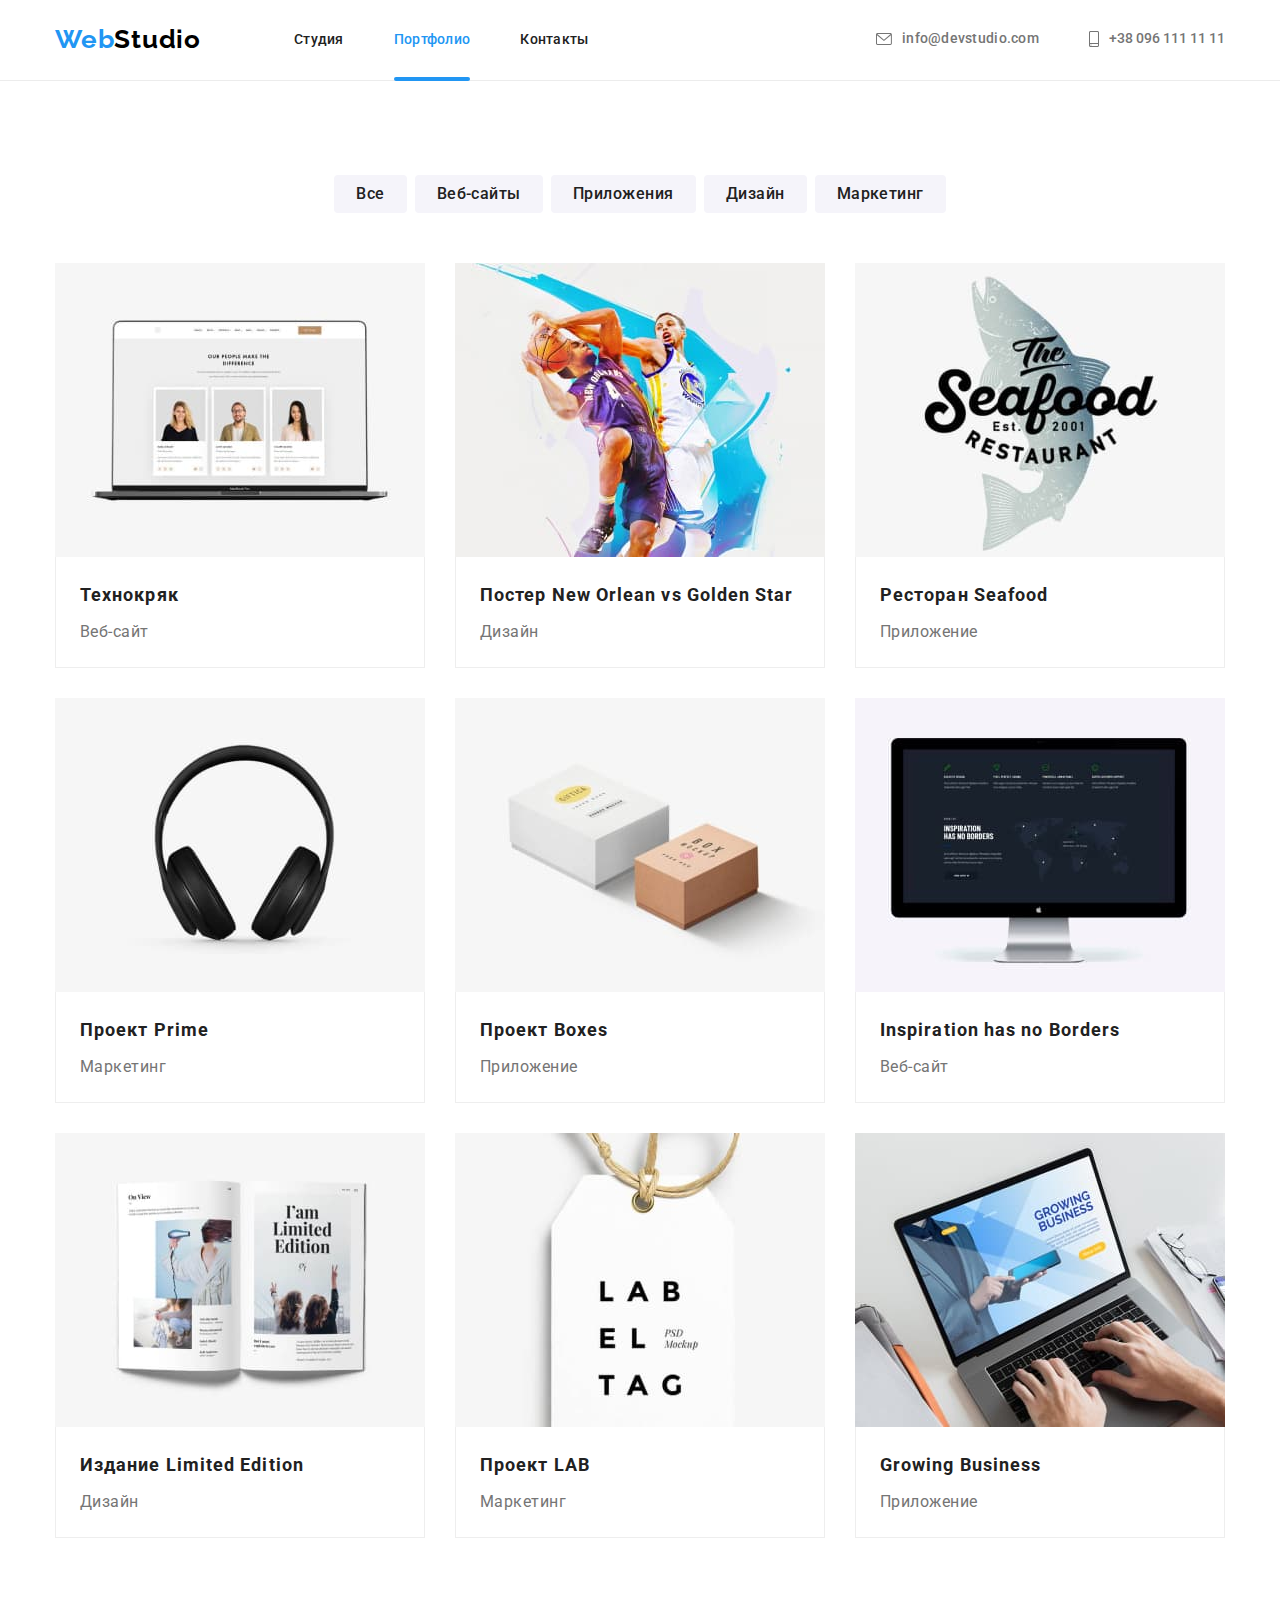
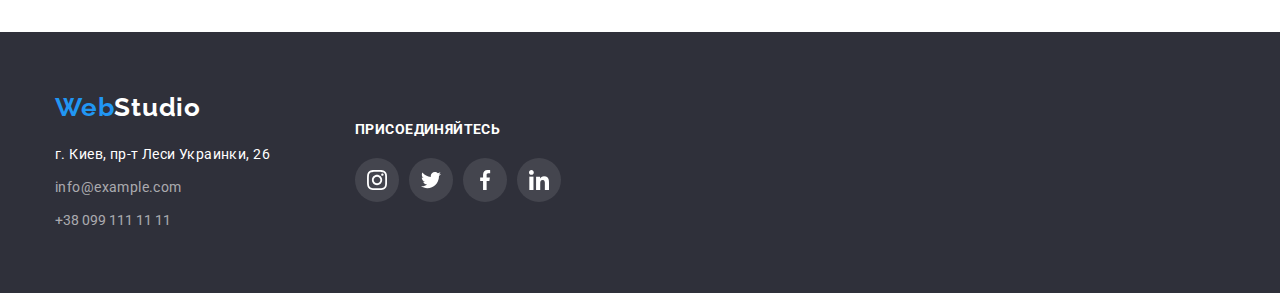
==== portfolio.html @ d382595a "11" ====
<!DOCTYPE html>
<html lang="ru">
  <head>
    <meta charset="UTF-8" />
    <meta http-equiv="X-UA-Compatible" content="IE=edge" />
    <meta name="viewport" content="width=device-width, initial-scale=1.0" />
    <title>Портфолио</title>
    <link rel="preconnect" href="https://fonts.googleapis.com" />
    <link rel="preconnect" href="https://fonts.gstatic.com" crossorigin />
    <link
      href="https://fonts.googleapis.com/css2?family=Raleway:wght@700&family=Roboto:wght@400;500;700;900&display=swap"
      rel="stylesheet"
    />
    <link
      rel="stylesheet"
      href="https://cdnjs.cloudflare.com/ajax/libs/modern-normalize/1.0.0/modern-normalize.min.css"
    />
    <link rel="stylesheet" href="./css/style.css" />
  </head>

  <body>
    <!-- хедер -->
    <header class="header">
      <div class="container">
        <nav class="header-nav">
          <a class="logo-nav link" lang="en" href="/"><span>Web</span>Studio</a>
          <ul class="menu-nav list">
            <li class="menu-nav-item">
              <a class="menu-nav-link link" href="./index.html">Студия</a>
            </li>
            <li class="menu-nav-item">
              <a class="menu-nav-link portfolio link" href="">Портфолио</a>
            </li>
            <li class="menu-nav-item"><a class="menu-nav-link link" href="">Контакты</a></li>
          </ul>
        </nav>
        <ul class="contacts-header-list list">
          <li class="contacts-header-item">
            <a class="header-mail link" href="mailto:info@devstudio.com"
              ><svg class="mail-icon" width="16" height="12">
                <use href="./images/icons.svg#icon-envelope"></use></svg
              >info@devstudio.com</a
            >
          </li>
          <li class="contacts-header-item">
            <a class="header-tel link" href="tel:+380961111111"
              ><svg class="tel-icon" width="10" height="16">
                <use href="./images/icons.svg#icon-smartphone"></use></svg
              >+38 096 111 11 11</a
            >
          </li>
        </ul>
      </div>
    </header>
    <!-- Портфолио -->
    <main>
      <section class="section">
        <div class="container">
          <h1 class="portfolio-title visually-hidden">Портфолио</h1>
          <ul class="portfolio-buttons-list list">
            <li class="portfolio-buttons-item">
              <button class="portfolio-button" type="button">Все</button>
            </li>
            <li class="portfolio-buttons-item">
              <button class="portfolio-button" type="button">Веб-сайты</button>
            </li>
            <li class="portfolio-buttons-item">
              <button class="portfolio-button" type="button">Приложения</button>
            </li>
            <li class="portfolio-buttons-item">
              <button class="portfolio-button" type="button">Дизайн</button>
            </li>
            <li class="portfolio-buttons-item">
              <button class="portfolio-button" type="button">Маркетинг</button>
            </li>
          </ul>
          <ul class="portfolio-list list">
            <li class="portfolio-item">
              <a href="" class="portfolio-item-link link"
                ><div class="portfolio-img-box">
                  <img
                    src="./images/portfolio1.jpg"
                    alt="Пример сайта компании Технокряк"
                    width="370"
                    height="294"
                  />
                  <div class="portfolio-box-overlay">
                    <p class="portfolio-text-overlay">
                      Ресурс предлагает комплексные предложения с разным уровнем функционала и
                      сервисов. Все это позволит посетителю получить исчерпывающие сведения о
                      компании или частном лице.
                    </p>
                  </div>
                </div>

                <div class="portfolio-list-box">
                  <h2 class="portfolio-list-title">Технокряк</h2>
                  <p class="portfolio-list-text">Веб-сайт</p>
                </div></a
              >
            </li>
            <li class="portfolio-item">
              <a href="" class="portfolio-item-link link">
                <div class="portfolio-img-box">
                  <img
                    src="./images/portfolio2.jpg"
                    alt="Постер New Orlean vs Golden Star"
                    width="370"
                    height="294"
                  />
                  <div class="portfolio-box-overlay">
                    <p class="portfolio-text-overlay">
                      Ресурс предлагает комплексные предложения с разным уровнем функционала и
                      сервисов. Все это позволит посетителю получить исчерпывающие сведения о
                      компании или частном лице.
                    </p>
                  </div>
                </div>

                <div class="portfolio-list-box">
                  <h2 class="portfolio-list-title">Постер New Orlean vs Golden Star</h2>
                  <p class="portfolio-list-text">Дизайн</p>
                </div></a
              >
            </li>
            <li class="portfolio-item">
              <a href="" class="portfolio-item-link link">
                <div class="portfolio-img-box">
                  <img
                    src="./images/portfolio3.jpg"
                    alt="Пример приложения ресторана Seafood"
                    width="370"
                    height="294"
                  />
                  <div class="portfolio-box-overlay">
                    <p class="portfolio-text-overlay">
                      Ресурс предлагает комплексные предложения с разным уровнем функционала и
                      сервисов. Все это позволит посетителю получить исчерпывающие сведения о
                      компании или частном лице.
                    </p>
                  </div>
                </div>

                <div class="portfolio-list-box">
                  <h2 class="portfolio-list-title">Ресторан Seafood</h2>
                  <p class="portfolio-list-text">Приложение</p>
                </div></a
              >
            </li>
            <li class="portfolio-item">
              <a href="" class="portfolio-item-link link">
                <div class="portfolio-img-box">
                  <img src="./images/portfolio4.jpg" alt="Наушники" width="370" height="294" />
                  <div class="portfolio-box-overlay">
                    <p class="portfolio-text-overlay">
                      Ресурс предлагает комплексные предложения с разным уровнем функционала и
                      сервисов. Все это позволит посетителю получить исчерпывающие сведения о
                      компании или частном лице.
                    </p>
                  </div>
                </div>

                <div class="portfolio-list-box">
                  <h2 class="portfolio-list-title">Проект Prime</h2>
                  <p class="portfolio-list-text">Маркетинг</p>
                </div></a
              >
            </li>
            <li class="portfolio-item">
              <a href="" class="portfolio-item-link link">
                <div class="portfolio-img-box">
                  <img
                    src="./images/portfolio5.jpg"
                    alt="Пример приложения проекта Boxes"
                    width="370"
                    height="294"
                  />
                  <div class="portfolio-box-overlay">
                    <p class="portfolio-text-overlay">
                      Ресурс предлагает комплексные предложения с разным уровнем функционала и
                      сервисов. Все это позволит посетителю получить исчерпывающие сведения о
                      компании или частном лице.
                    </p>
                  </div>
                </div>

                <div class="portfolio-list-box">
                  <h2 class="portfolio-list-title">Проект Boxes</h2>
                  <p class="portfolio-list-text">Приложение</p>
                </div></a
              >
            </li>
            <li class="portfolio-item">
              <a href="" class="portfolio-item-link link">
                <div class="portfolio-img-box">
                  <img
                    src="./images/portfolio6.jpg"
                    alt="Пример сайта Inspiration has no Borders"
                    width="370"
                    height="294"
                  />
                  <div class="portfolio-box-overlay">
                    <p class="portfolio-text-overlay">
                      Ресурс предлагает комплексные предложения с разным уровнем функционала и
                      сервисов. Все это позволит посетителю получить исчерпывающие сведения о
                      компании или частном лице.
                    </p>
                  </div>
                </div>

                <div class="portfolio-list-box">
                  <h2 class="portfolio-list-title">Inspiration has no Borders</h2>
                  <p class="portfolio-list-text">Веб-сайт</p>
                </div></a
              >
            </li>
            <li class="portfolio-item">
              <a href="" class="portfolio-item-link link">
                <div class="portfolio-img-box">
                  <img
                    src="./images/portfolio7.jpg"
                    alt="Пример издания Limited Edition"
                    width="370"
                    height="294"
                  />
                  <div class="portfolio-box-overlay">
                    <p class="portfolio-text-overlay">
                      Ресурс предлагает комплексные предложения с разным уровнем функционала и
                      сервисов. Все это позволит посетителю получить исчерпывающие сведения о
                      компании или частном лице.
                    </p>
                  </div>
                </div>

                <div class="portfolio-list-box">
                  <h2 class="portfolio-list-title">Издание Limited Edition</h2>
                  <p class="portfolio-list-text">Дизайн</p>
                </div></a
              >
            </li>
            <li class="portfolio-item">
              <a href="" class="portfolio-item-link link">
                <div class="portfolio-img-box">
                  <img src="./images/portfolio8.jpg" alt="Ярлык LAB" width="370" height="294" />
                  <div class="portfolio-box-overlay">
                    <p class="portfolio-text-overlay">
                      Ресурс предлагает комплексные предложения с разным уровнем функционала и
                      сервисов. Все это позволит посетителю получить исчерпывающие сведения о
                      компании или частном лице.
                    </p>
                  </div>
                </div>

                <div class="portfolio-list-box">
                  <h2 class="portfolio-list-title">Проект LAB</h2>
                  <p class="portfolio-list-text">Маркетинг</p>
                </div></a
              >
            </li>
            <li class="portfolio-item">
              <a href="" class="portfolio-item-link link">
                <div class="portfolio-img-box">
                  <img
                    src="./images/portfolio9.jpg"
                    alt="Пример приложения Growing Business"
                    width="370"
                    height="294"
                  />
                  <div class="portfolio-box-overlay">
                    <p class="portfolio-text-overlay">
                      Ресурс предлагает комплексные предложения с разным уровнем функционала и
                      сервисов. Все это позволит посетителю получить исчерпывающие сведения о
                      компании или частном лице.
                    </p>
                  </div>
                </div>
                <div class="portfolio-list-box">
                  <h2 class="portfolio-list-title">Growing Business</h2>
                  <p class="portfolio-list-text">Приложение</p>
                </div></a
              >
            </li>
          </ul>
        </div>
      </section>
    </main>
    <!-- футер -->
    <footer class="footer">
      <div class="container">
        <div class="footer-contacts">
          <a class="footer-logo link" href="/"><span>Web</span>Studio</a>
          <address class="address">
            <ul class="address-list list">
              <li class="address-item">
                <a class="address-link link" href="https://goo.gl/maps/yK95ByvSSbZMRK1c7"
                  ><span>г. Киев, пр-т Леси Украинки, 26</span></a
                >
              </li>
              <li class="address-item">
                <a class="address-mail link" href="mailto:info@example.com">info@example.com</a>
              </li>
              <li class="address-item">
                <a class="address-tel link" href="tel:+380991111111">+38 099 111 11 11</a>
              </li>
            </ul>
          </address>
        </div>
        <div class="footer-soc">
          <h2 class="footer-soc-text">Присоединяйтесь</h2>
          <ul class="footer-soc-list list">
            <li class="footer-soc-item">
              <a href="" class="footer-soc-link link">
                <svg class="soc-icon" width="20" height="20">
                  <use href="./images/icons.svg#icon-instagram"></use>
                </svg>
              </a>
            </li>
            <li class="footer-soc-item">
              <a href="" class="footer-soc-link link">
                <svg class="soc-icon" width="20" height="20">
                  <use href="./images/icons.svg#icon-twitter"></use>
                </svg>
              </a>
            </li>
            <li class="footer-soc-item">
              <a href="" class="footer-soc-link link">
                <svg class="soc-icon" width="20" height="20">
                  <use href="./images/icons.svg#icon-facebook"></use>
                </svg>
              </a>
            </li>
            <li class="footer-soc-item">
              <a href="" class="footer-soc-link link">
                <svg class="soc-icon" width="20" height="20">
                  <use href="./images/icons.svg#icon-linkedin"></use>
                </svg>
              </a>
            </li>
          </ul>
        </div>
      </div>
    </footer>
  </body>
</html>
---- css/style.css ----
/* цвета
цвет акцента #2196F3
черный #000000
белый #FFFFFF
черный заголовков #212121
субчерный #757575
цвет субфона 1 #F5F4FA
цвет субфона 2 #2F303A
контакты в футете  rgba(255, 255, 255, 0.6)

нижняя рамка хедера #ECECEC
 */

/* шрифты 
 Raleway 700
 Roboto 500 900 700 400
  */

:root {
  --akcent-color: #2196f3;
  --main-color: #757575;
  --main-title-color: #212121;
}

body {
  font-family: 'Roboto', Arial, Helvetica, sans-serif;
  color: var(--main-color);
}

p,
h1,
h2,
h3,
h4,
h5,
h6 {
  margin: 0;
}

ul {
  margin: 0;
  padding-left: 0;
}

button {
  border: none;
}

.list {
  list-style: none;
}
.link {
  text-decoration: none;
}

.container {
  width: 1200px;
  padding: 0 15px;
  /* background-color: tomato; */
  margin: 0 auto;
}

.section {
  padding-top: 94px;
  padding-bottom: 94px;
}

img {
  display: block;
  max-width: 100%;
  height: auto;
}

.visually-hidden {
  position: absolute;
  white-space: nowrap;
  width: 1px;
  height: 1px;
  overflow: hidden;
  border: 0;
  padding: 0;
  clip: rect(0 0 0 0);
  clip-path: inset(50%);
  margin: -1px;
}
/* -----------------header----------------- */
.header {
  padding-top: 24px;
  padding-bottom: 25px;

  border-bottom-width: 1px;
  border-bottom-style: solid;
  border-bottom-color: #ececec;
}
.header .container {
  display: flex;
  align-items: center;
}

.header-nav {
  display: flex;
  align-items: center;
}
.menu-nav {
  display: flex;
}

.menu-nav-item:not(:last-child) {
  margin-right: 50px;
}

.logo-nav {
  margin-right: 93px;

  font-family: 'Raleway', Arial, Helvetica, sans-serif;
  font-style: normal;
  font-weight: 700;
  font-size: 26px;
  line-height: 1.19;
  letter-spacing: 0.03em;
  color: #000000;
}

.logo-nav span {
  color: var(--akcent-color);
}

.menu-nav-item {
  position: relative;
}
.menu-nav-link {
  font-weight: 500;
  font-size: 14px;
  line-height: 1.14;
  letter-spacing: 0.02em;
  color: var(--main-title-color);
  transition: color 250ms cubic-bezier(0.4, 0, 0.2, 1);
}

.menu-nav-link.studio,
.menu-nav-link.portfolio {
  color: var(--akcent-color);
}
.menu-nav-link.studio::after,
.menu-nav-link.portfolio::after {
  content: '';

  position: absolute;
  margin-top: 28px;

  display: block;
  width: 100%;
  height: 4px;
  background-color: var(--akcent-color);
  border-radius: 2px;
  margin-top: 28px;
}

.menu-nav-link:hover,
.menu-nav-link:focus {
  color: var(--akcent-color);
}

.mail-icon {
  fill: currentColor;
  margin-right: 10px;
}
.header-mail {
  font-weight: 500;
  font-size: 14px;
  line-height: 1.14;
  letter-spacing: 0.02em;
  color: #757575;
  display: flex;
  align-items: center;
  transition: color 250ms cubic-bezier(0.4, 0, 0.2, 1);
}

.mail-icon {
  fill: currentColor;
  margin-right: 10px;
}

.header-tel {
  font-weight: 500;
  font-size: 14px;
  line-height: 1.14;
  color: #757575;
  display: flex;
  align-items: center;
  transition: color 250ms cubic-bezier(0.4, 0, 0.2, 1);
}

.tel-icon {
  fill: currentColor;
  margin-right: 10px;
}

.header-mail:hover,
.header-mail:focus,
.header-tel:hover,
.header-tel:focus {
  color: var(--akcent-color);
}

/* .header-mail:hover .mail-icon,
.header-mail:focus .mail-icon {
  color: var(--akcent-color);
} */

.contacts-header-list {
  display: flex;
  margin-left: auto;
}

.contacts-header-item:not(:last-child) {
  margin-right: 50px;
}

/* -----------------hero----------------- */
.hero {
  background-color: #2f303a;
  background-image: linear-gradient(rgba(47, 48, 58, 0.4), rgba(47, 48, 58, 0.4)),
    url(../images/hero.jpg);
  background-size: cover;

  padding-top: 200px;
  padding-bottom: 200px;
}

.flax {
  display: flex;
  align-items: center;
  flex-direction: column;
}

.hero-title {
  font-weight: 900;
  font-size: 44px;
  line-height: 1.36;
  text-align: center;
  letter-spacing: 0.06em;
  text-transform: uppercase;
  color: #ffffff;

  width: 696px;
  margin-bottom: 30px;
}

.hero-but {
  display: block;
  border-radius: 4px;
  padding: 10px 32px;

  font-weight: 700;
  font-size: 16px;
  line-height: 1.88;
  text-align: center;
  letter-spacing: 0.06em;
  color: #ffffff;
  background-color: var(--akcent-color);
  cursor: pointer;
}

.backdrop {
  position: fixed;
  top: 0;
  left: 0;
  width: 100%;
  height: 100%;

  background-color: rgba(0, 0, 0, 0.2);

  opacity: 1;
  transition: opacity 250ms cubic-bezier(0.4, 0, 0.2, 1),
    visibility 250ms cubic-bezier(0.4, 0, 0.2, 1);
}

.backdrop.is-hidden {
  opacity: 0;
  pointer-events: none;
  visibility: hidden;
}

.backdrop.is-hidden .modal {
  transform: translate(-50%, -50%) rotate(90deg);
}

.modal {
  position: absolute;
  top: 50%;
  left: 50%;
  transform: translate(-50%, -50%) rotate(0deg);
  transition: transform 250ms cubic-bezier(0.4, 0, 0.2, 1);

  min-width: 528px;
  min-height: 581px;
  background-color: #ffffff;

  box-shadow: 0px 1px 3px rgba(0, 0, 0, 0.12), 0px 1px 1px rgba(0, 0, 0, 0.14),
    0px 2px 1px rgba(0, 0, 0, 0.2);
  border-radius: 4px;
}

.modal-but {
  width: 30px;
  height: 30px;
  border-radius: 50%;
  background-color: #ffffff;
  border: 1px solid rgba(0, 0, 0, 0.1);
  cursor: pointer;

  display: flex;
  justify-content: center;
  align-items: center;
  position: absolute;
  left: 490px;
  top: 8px;
}

/* -----------------benefits----------------- */
.benefits {
  padding-bottom: 0;
}
.benefits-list {
  display: flex;
  justify-content: space-between;
}
.benefits-item {
  width: 270px;
}

.icon-box {
  width: 270px;
  height: 120px;
  background-color: #f5f4fa;
  margin-bottom: 30px;
  display: flex;
  justify-content: center;
  align-items: center;
}

.benefits-item-title {
  font-size: 14px;
  line-height: 1.14;
  letter-spacing: 0.03em;
  text-transform: uppercase;
  color: var(--main-title-color);
  margin-bottom: 10px;
}

.benefits-item-text {
  font-size: 14px;
  line-height: 1.71;
  letter-spacing: 0.03em;
}

/* -----------------activity----------------- */

.activity-title {
  font-size: 36px;
  line-height: 1.16;
  text-align: center;
  letter-spacing: 0.03em;
  color: var(--main-title-color);

  margin-bottom: 50px;
}

.activity-list {
  display: flex;
  justify-content: space-between;
}

.activity-item {
  position: relative;
  width: 370px;
  height: 294px;
}
.activity-box {
  position: absolute;
  bottom: 0;

  display: flex;
  justify-content: center;
  align-items: center;

  background-color: rgba(47, 48, 58, 0.8);
  width: 100%;
  height: 70px;
}

.activity-box-title {
  font-size: 14px;
  line-height: 1.14;
  letter-spacing: 0.03em;
  text-transform: uppercase;
  color: #ffffff;
}

/* -----------------team----------------- */
.team {
  background-color: #f5f4fa;
}
.team-title {
  font-size: 36px;
  line-height: 1.16;
  text-align: center;
  letter-spacing: 0.03em;
  color: var(--main-title-color);

  margin-bottom: 50px;
}
.team-box {
  padding-top: 30px;
  padding-bottom: 30px;
}

.team-item {
  background-color: #ffffff;

  border-radius: 0px 0px 4px 4px;
  box-shadow: 0px 1px 3px rgba(0, 0, 0, 0.12), 0px 1px 1px rgba(0, 0, 0, 0.14),
    0px 2px 1px rgba(0, 0, 0, 0.2);
}

.team-list {
  display: flex;
  justify-content: space-between;
}

.team-item-title {
  font-weight: 500;
  font-size: 16px;
  line-height: 1.18;
  text-align: center;
  letter-spacing: 0.03em;
  color: var(--main-title-color);

  margin-bottom: 10px;
}

.team-item-text {
  font-size: 16px;
  line-height: 1.18;
  text-align: center;
  letter-spacing: 0.03em;
  margin-bottom: 16px;
}

.team-soc-list {
  display: flex;
  justify-content: center;
}

.team-soc-item {
  width: 44px;
  height: 44px;
  margin-right: 10px;
}

.team-soc-item:last-child {
  margin-right: 0;
}
.team-soc-link {
  display: flex;
  justify-content: center;
  align-items: center;
  background-color: #ffffff;
  width: 100%;
  height: 100%;
  border-radius: 50%;
  color: #afb1b8;
  transition: color 250ms cubic-bezier(0.4, 0, 0.2, 1),
    background-color 250ms cubic-bezier(0.4, 0, 0.2, 1);
}
.soc-icon {
  fill: currentColor;
}

.team-soc-link:hover,
.team-soc-link:focus {
  background-color: var(--akcent-color);
  color: #ffffff;
}

/* -----------------clients----------------- */
.clients-title {
  font-size: 36px;
  line-height: 1.16;
  text-align: center;
  letter-spacing: 0.03em;
  color: #212121;

  margin-bottom: 50px;
}

.clients-list {
  display: flex;
  justify-content: center;
}

.clients-item:not(:last-child) {
  margin-right: 30px;
}

.clients-link {
  display: flex;
  justify-content: center;
  align-items: center;
  width: 170px;
  height: 92px;
  border: 1px solid #afb1b8;
  border-radius: 4px;
  color: #afb1b8;
  transition: color 250ms cubic-bezier(0.4, 0, 0.2, 1), border 250ms cubic-bezier(0.4, 0, 0.2, 1);
}

.clients-logo {
  fill: currentColor;
}
.clients-link:hover,
.clients-link:focus {
  border-color: var(--akcent-color);
  color: var(--akcent-color);
}

/* -----------------portfolio----------------- */
.portfolio-buttons-list {
  display: flex;
  justify-content: center;

  margin-bottom: 50px;
}

.portfolio-buttons-item:not(:last-child) {
  margin-right: 8px;
}
.portfolio-button {
  font-weight: 500;
  font-size: 16px;
  line-height: 1.62;
  text-align: center;
  letter-spacing: 0.03em;
  color: var(--main-title-color);
  background-color: #f5f4fa;
  cursor: pointer;

  border-radius: 4px;

  padding: 6px 22px;

  transition: color 250ms cubic-bezier(0.4, 0, 0.2, 1),
    background-color 250ms cubic-bezier(0.4, 0, 0.2, 1),
    box-shadow 250ms cubic-bezier(0.4, 0, 0.2, 1);
}

.portfolio-button:hover,
.portfolio-button:focus {
  background-color: var(--akcent-color);
  color: #ffffff;
  box-shadow: 0px 3px 1px rgba(0, 0, 0, 0.1), 0px 1px 2px rgba(0, 0, 0, 0.08),
    0px 2px 2px rgba(0, 0, 0, 0.12);
}

.portfolio-list {
  display: flex;
  flex-wrap: wrap;
  justify-content: space-between;
}

.portfolio-item {
  margin-right: 30px;
}

.portfolio-item:nth-child(n + 4) {
  margin-top: 30px;
}

.portfolio-item:nth-child(3n) {
  margin-right: 0;
}

.portfolio-list-box {
  padding: 20px 24px 20px 24px;
  border-left: 1px solid #eeeeee;
  border-right: 1px solid #eeeeee;
  border-bottom: 1px solid #eeeeee;
}
.portfolio-list-title {
  font-size: 18px;
  line-height: 2;
  letter-spacing: 0.06em;
  color: var(--main-title-color);

  margin-bottom: 4px;
}

.portfolio-list-text {
  font-size: 16px;
  line-height: 1.88;
  letter-spacing: 0.03em;
  color: var(--main-color);
}

.portfolio-item-link {
  display: block;
  transition: box-shadow 250ms cubic-bezier(0.4, 0, 0.2, 1);
}

.portfolio-item-link:hover,
.portfolio-item-link:focus {
  box-shadow: 0px 1px 1px rgba(0, 0, 0, 0.12), 0px 4px 4px rgba(0, 0, 0, 0.06),
    1px 4px 6px rgba(0, 0, 0, 0.16);
}

.portfolio-img-box {
  position: relative;
  overflow: hidden;
}

.portfolio-box-overlay {
  position: absolute;
  top: 0;
  left: 0;
  width: 370px;
  height: 294px;
  background-color: rgba(33, 150, 243, 0.9);

  padding: 63px 24px;
  transform: translateY(101%);
  transition: transform 250ms cubic-bezier(0.4, 0, 0.2, 1);
}

.portfolio-text-overlay {
  font-weight: 400;
  font-size: 18px;
  line-height: 1.56;
  letter-spacing: 0.03em;
  color: #ffffff;
}

.portfolio-item-link:hover .portfolio-box-overlay,
.portfolio-item-link:focus .portfolio-box-overlay {
  transform: translateY(0);
}

/* -----------------footer----------------- */

.footer {
  background-color: #2f303a;
  padding: 60px 0;
}

.footer .container {
  display: flex;
  align-items: center;
}

.footer-contacts {
  width: 270px;
  margin-right: 30px;
}

.footer-soc {
  width: 206px;
  height: 80px;
}

.footer-logo {
  font-family: 'Raleway', Arial, Helvetica, sans-serif;
  font-style: normal;
  font-weight: 700;
  font-size: 26px;
  line-height: 1.19;
  letter-spacing: 0.03em;
  color: #ffffff;

  display: block;
  margin-bottom: 20px;
}

.footer-logo span {
  color: var(--akcent-color);
}

.address-item:not(:last-child) {
  margin-bottom: 9px;
}

.address-link {
  font-style: normal;
  font-size: 14px;
  line-height: 1.71;
  letter-spacing: 0.03em;
  color: #ffffff;
  transition: color 250ms cubic-bezier(0.4, 0, 0.2, 1);
}

.address-mail {
  font-style: normal;
  font-size: 14px;
  line-height: 1.71;
  letter-spacing: 0.03em;
  color: rgba(255, 255, 255, 0.6);
  transition: color 250ms cubic-bezier(0.4, 0, 0.2, 1);
}

.address-tel {
  font-style: normal;
  font-size: 14px;
  line-height: 1.71;
  color: rgba(255, 255, 255, 0.6);
  transition: color 250ms cubic-bezier(0.4, 0, 0.2, 1);
}

.address-link:hover,
.address-link:focus,
.address-mail:hover,
.address-mail:focus,
.address-tel:hover,
.address-tel:focus {
  color: var(--akcent-color);
}

.footer-soc-text {
  font-weight: 700;
  font-size: 14px;
  line-height: 1.14;
  letter-spacing: 0.03em;
  text-transform: uppercase;
  color: #ffffff;

  margin-bottom: 20px;
}
.footer-soc-list {
  display: flex;
  justify-content: center;
}

.footer-soc-item {
  width: 44px;
  height: 44px;
  margin-right: 10px;
}

.footer-soc-item:last-child {
  margin-right: 0;
}
.footer-soc-link {
  display: flex;
  justify-content: center;
  align-items: center;
  background-color: rgba(255, 255, 255, 0.1);
  width: 100%;
  height: 100%;
  border-radius: 50%;
  color: #ffffff;
  transition: background-color 250ms cubic-bezier(0.4, 0, 0.2, 1);
}
.footer-icon {
  fill: currentColor;
}

.footer-soc-link:hover,
.footer-soc-link:focus {
  background-color: var(--akcent-color);
}
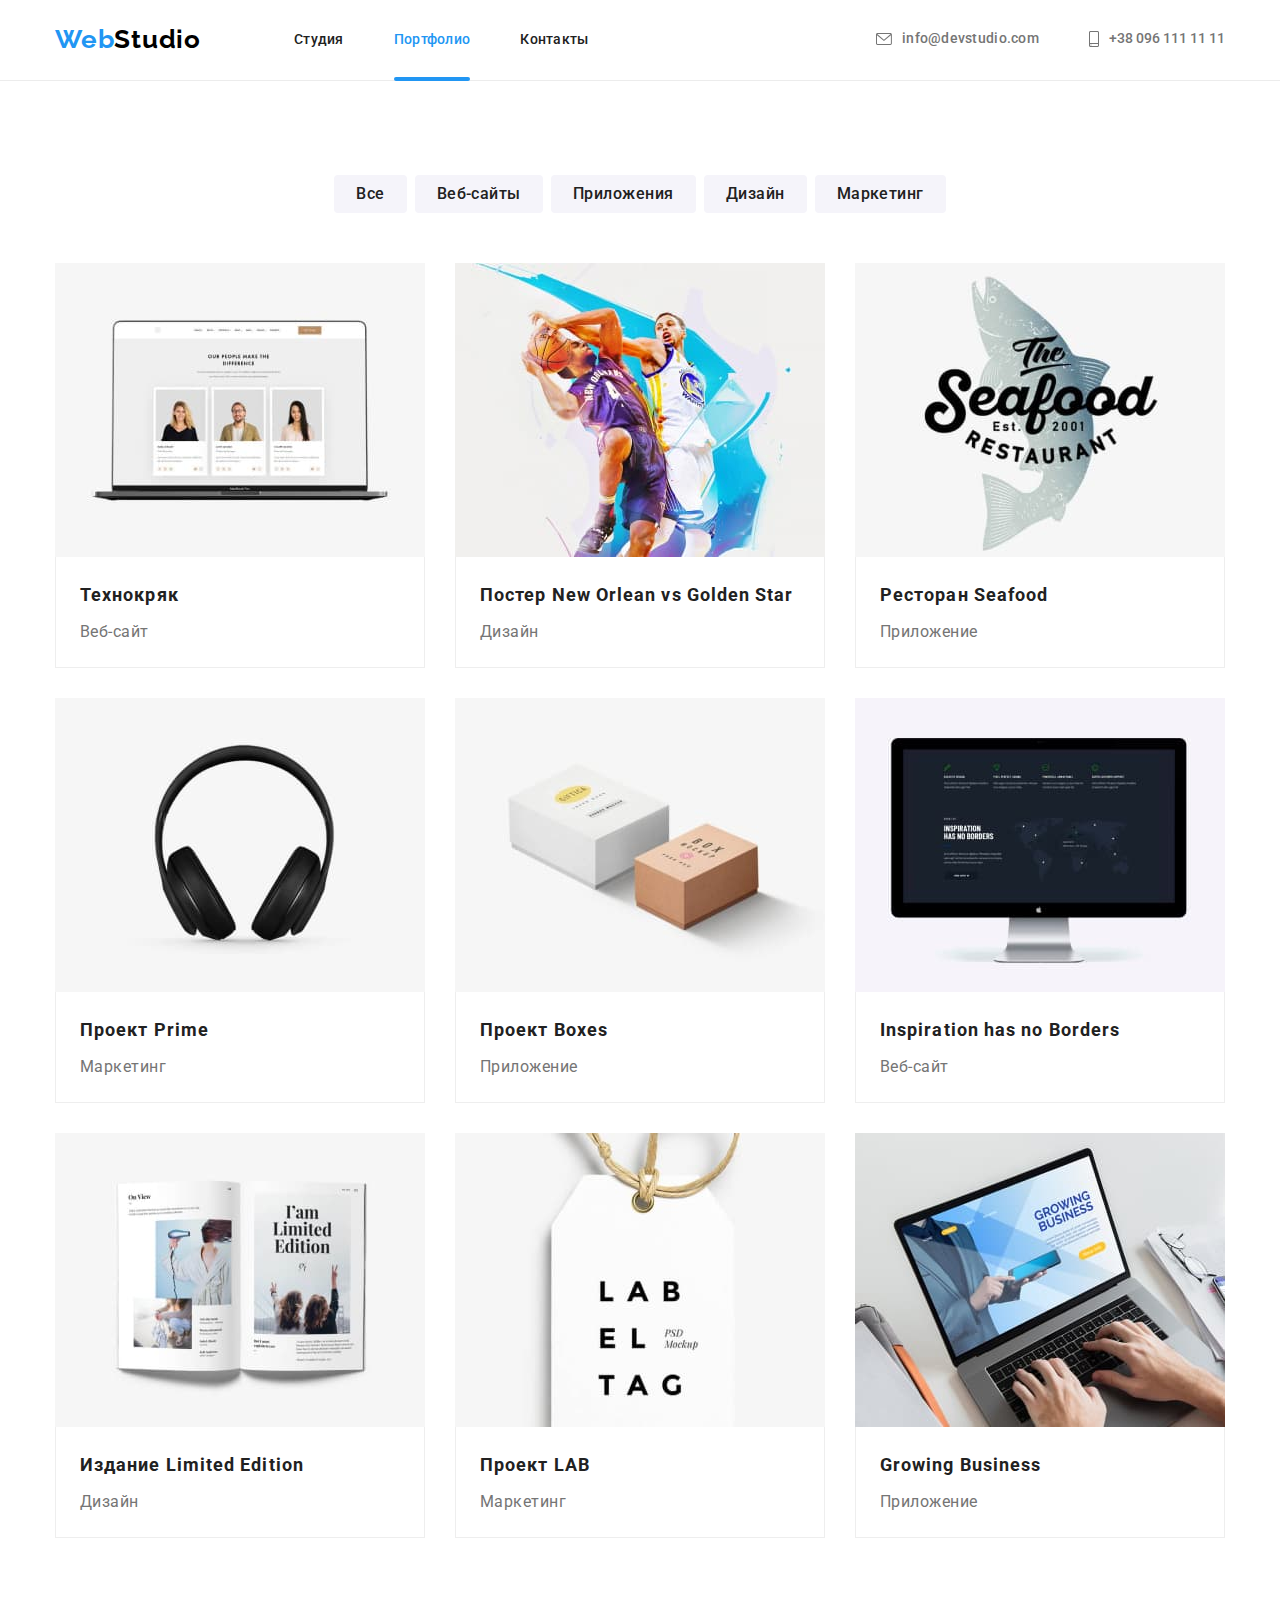
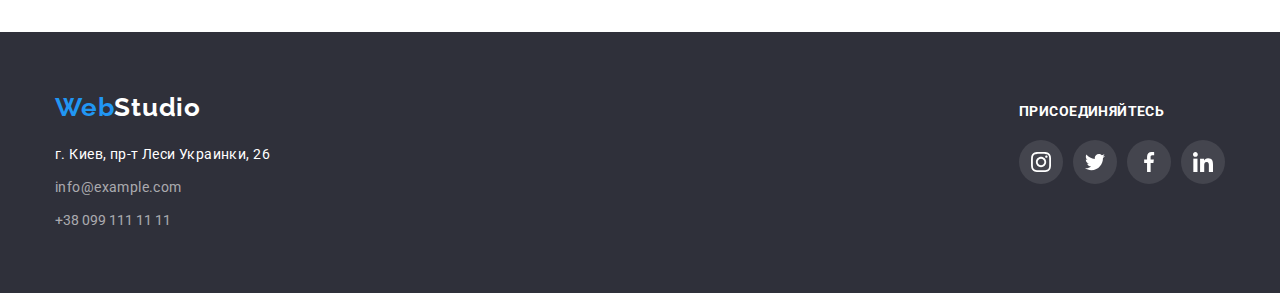
==== commit 810e0e10: "1112" ====
--- a/portfolio.html
+++ b/portfolio.html
@@ -15,6 +15,7 @@
       rel="stylesheet"
       href="https://cdnjs.cloudflare.com/ajax/libs/modern-normalize/1.0.0/modern-normalize.min.css"
     />
+
     <link rel="stylesheet" href="./css/style.css" />
   </head>
 
--- a/css/style.css
+++ b/css/style.css
@@ -83,6 +83,7 @@
   clip-path: inset(50%);
   margin: -1px;
 }
+
 /* -----------------header----------------- */
 .header {
   padding-top: 24px;
@@ -293,13 +294,63 @@
   transform: translate(-50%, -50%) rotate(0deg);
   transition: transform 250ms cubic-bezier(0.4, 0, 0.2, 1);
 
-  min-width: 528px;
-  min-height: 581px;
+  width: 528px;
+  height: 581px;
   background-color: #ffffff;
+  padding: 40px;
 
   box-shadow: 0px 1px 3px rgba(0, 0, 0, 0.12), 0px 1px 1px rgba(0, 0, 0, 0.14),
     0px 2px 1px rgba(0, 0, 0, 0.2);
   border-radius: 4px;
+}
+
+.modal-text {
+  font-weight: 700;
+  font-size: 20px;
+  line-height: 1.15;
+  text-align: center;
+  letter-spacing: 0.03em;
+  color: #212121;
+  margin-bottom: 12px;
+}
+
+.modal-field {
+  margin-bottom: 10px;
+}
+
+.modal-input {
+  width: 100%;
+  height: 40px;
+
+  background-color: transparent;
+  border: 1px solid rgba(33, 33, 33, 0.2);
+  border-radius: 4px;
+  outline: transparent;
+  padding-left: 42px;
+  transition: border-color 250ms cubic-bezier(0.4, 0, 0.2, 1),
+    fill 250ms cubic-bezier(0.4, 0, 0.2, 1);
+}
+
+.modal-input:focus {
+  border-color: var(--akcent-color);
+}
+
+.modal-input:focus + .input-icon {
+  fill: var(--akcent-color);
+}
+.input-wrap {
+  position: relative;
+}
+
+.modal-label {
+  display: block;
+  margin-bottom: 4px;
+
+  font-weight: 400;
+  font-size: 12px;
+  line-height: 1.16;
+  letter-spacing: 0.01em;
+  color: #757575;
 }
 
 .modal-but {
@@ -316,6 +367,110 @@
   position: absolute;
   left: 490px;
   top: 8px;
+  transition: fill 250ms cubic-bezier(0.4, 0, 0.2, 1);
+}
+
+.modal-but:hover .modal-but-icon,
+.modal-but:focus .modal-but-icon {
+  fill: var(--akcent-color);
+}
+.modal-area-box {
+  margin-bottom: 20px;
+}
+.modal-area {
+  width: 100%;
+  height: 120px;
+
+  border: 1px solid rgba(33, 33, 33, 0.2);
+  border-radius: 4px;
+  resize: none;
+  padding: 12px 16px;
+  outline: transparent;
+  transition: border-color 250ms cubic-bezier(0.4, 0, 0.2, 1);
+}
+
+.modal-area:focus {
+  border-color: var(--akcent-color);
+}
+.modal-area::placeholder {
+  font-weight: 400;
+  font-size: 12px;
+  line-height: 1.16;
+  letter-spacing: 0.01em;
+  color: rgba(117, 117, 117, 0.5);
+}
+
+.modal-chek-box {
+  margin-bottom: 30px;
+  display: flex;
+  justify-content: center;
+}
+
+.label-check {
+  font-weight: 400;
+  font-size: 14px;
+  line-height: 1.71;
+  letter-spacing: 0.03em;
+  color: #757575;
+  display: flex;
+  align-items: center;
+}
+
+.label-check span {
+  width: 16px;
+  height: 15px;
+  border: 2px solid #212121;
+  display: flex;
+  align-items: center;
+  justify-content: center;
+  margin-right: 8px;
+}
+
+.check-icon-active {
+  fill: transparent;
+}
+
+.modal-check {
+  transition: background-color 250ms cubic-bezier(0.4, 0, 0.2, 1),
+    border 250ms cubic-bezier(0.4, 0, 0.2, 1), fill 250ms cubic-bezier(0.4, 0, 0.2, 1);
+}
+
+.modal-check:checked + .label-check span {
+  background-color: var(--akcent-color);
+  border: none;
+}
+
+.modal-check:checked + .label-check .check-icon-active {
+  fill: #ffffff;
+}
+
+.check-link {
+  color: var(--akcent-color);
+}
+
+.form-btn {
+  display: block;
+  width: 200px;
+  height: 50px;
+  margin: 0 auto;
+
+  background-color: var(--akcent-color);
+  box-shadow: 0px 4px 4px rgba(0, 0, 0, 0.15);
+  border-radius: 4px;
+
+  font-weight: 700;
+  font-size: 16px;
+  line-height: 1.88;
+  letter-spacing: 0.06em;
+  color: #ffffff;
+}
+
+.input-icon {
+  position: absolute;
+  left: 12px;
+  top: 50%;
+  transform: translateY(-50%);
+  fill: #212121;
 }
 
 /* -----------------benefits----------------- */
@@ -654,17 +809,17 @@
 
 .footer .container {
   display: flex;
-  align-items: center;
+  justify-content: space-between;
 }
 
 .footer-contacts {
-  width: 270px;
-  margin-right: 30px;
+  width: 231px;
+  margin-right: 70px;
 }
 
 .footer-soc {
   width: 206px;
-  height: 80px;
+  padding-top: 12px;
 }
 
 .footer-logo {
@@ -766,3 +921,65 @@
 .footer-soc-link:focus {
   background-color: var(--akcent-color);
 }
+.footer-sub {
+  width: 570px;
+  margin-left: auto;
+  padding-top: 12px;
+}
+
+.footer-sub-box label {
+  font-weight: 700;
+  font-size: 14px;
+  line-height: 1.14;
+  letter-spacing: 0.03em;
+  text-transform: uppercase;
+  color: #ffffff;
+}
+
+.footer-sub-form {
+  display: flex;
+  align-items: flex-end;
+}
+
+.footer-sub-input {
+  width: 358px;
+  height: 50px;
+  margin-right: 12px;
+  margin-top: 20px;
+
+  border: 1px solid rgba(255, 255, 255, 0.3);
+  filter: drop-shadow(0px 4px 4px rgba(0, 0, 0, 0.15));
+  border-radius: 4px;
+  background-color: transparent;
+  padding-left: 16px;
+
+  font-weight: 400;
+  font-size: 16px;
+  line-height: 1.25;
+}
+
+.footer-sub-but {
+  display: flex;
+  align-items: center;
+
+  width: 200px;
+  height: 50px;
+  background-color: var(--akcent-color);
+  box-shadow: 0px 4px 4px rgba(0, 0, 0, 0.15);
+  border-radius: 4px;
+  padding: 10px 29px;
+
+  font-weight: 700;
+  font-size: 16px;
+  line-height: 1.88;
+
+  text-align: center;
+  letter-spacing: 0.06em;
+  color: #ffffff;
+
+  cursor: pointer;
+}
+.footer-sub-logo {
+  margin-left: 10px;
+  fill: #ffffff;
+}
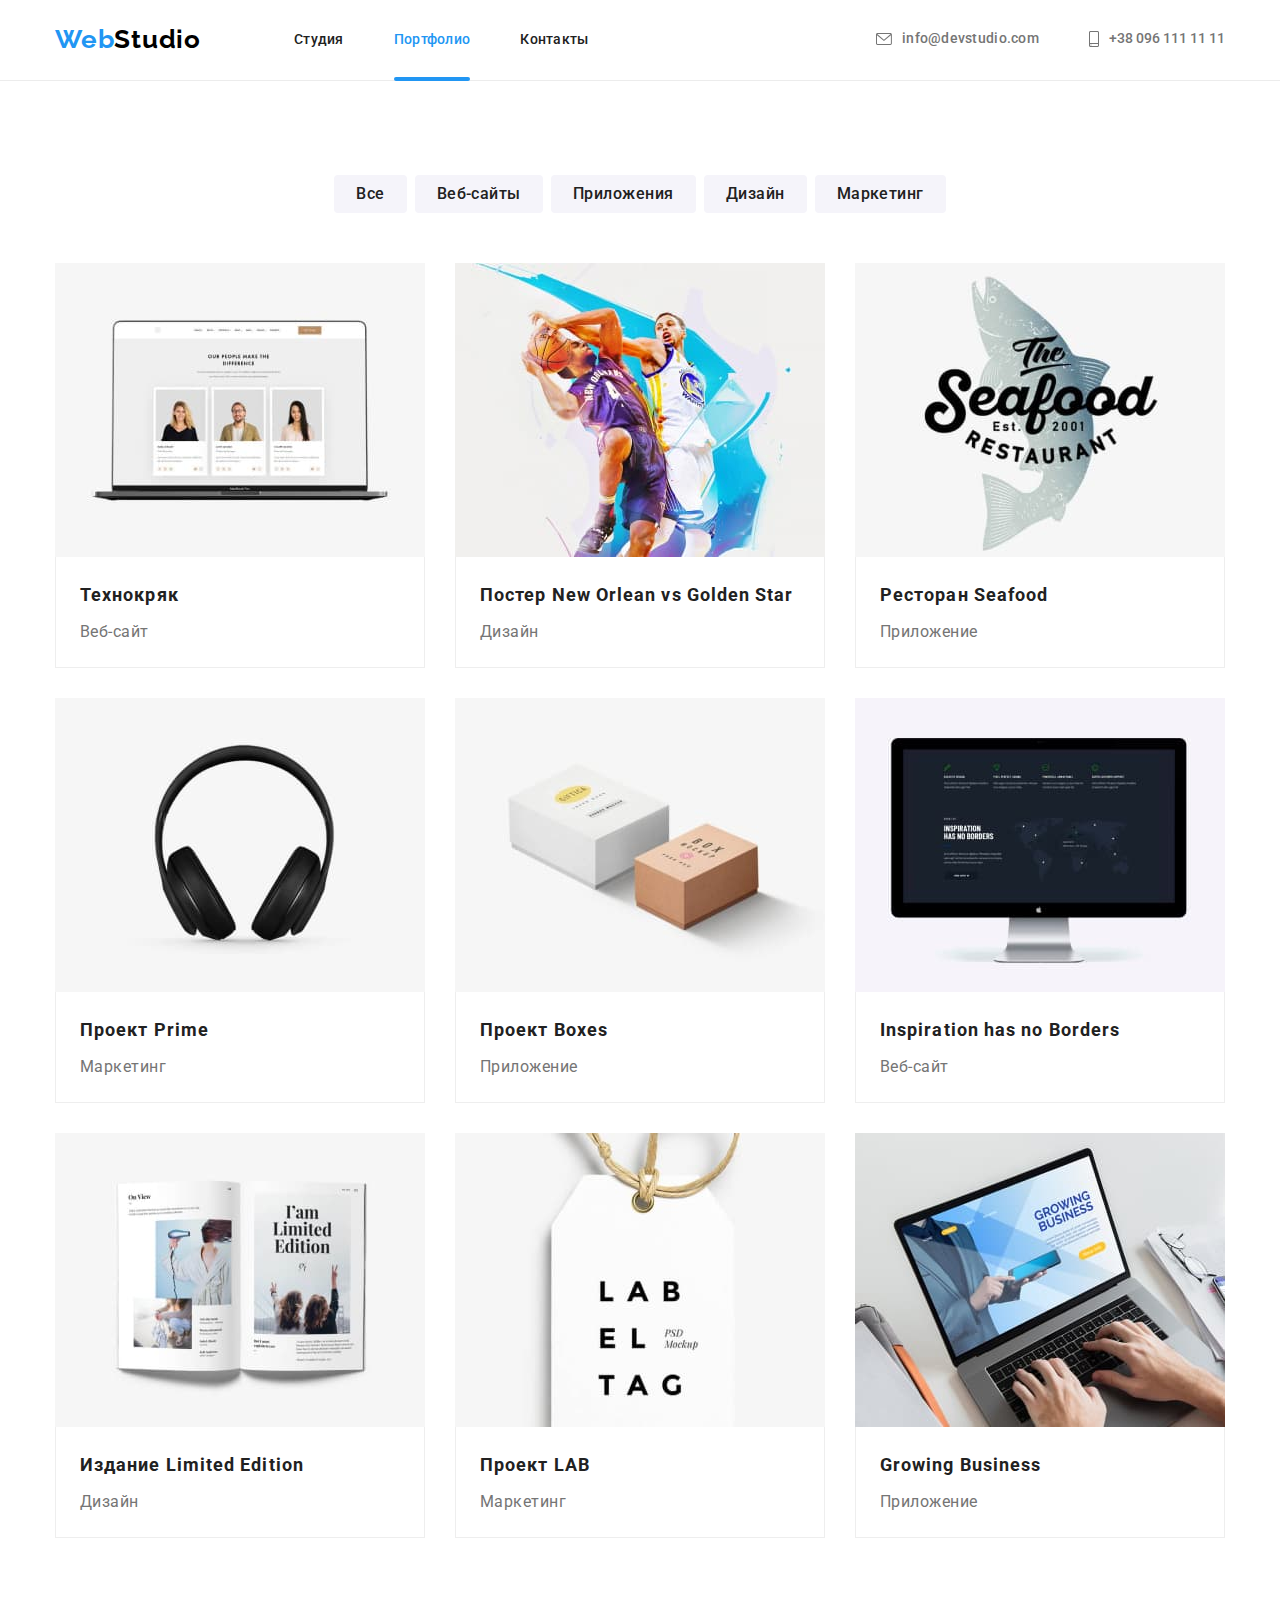
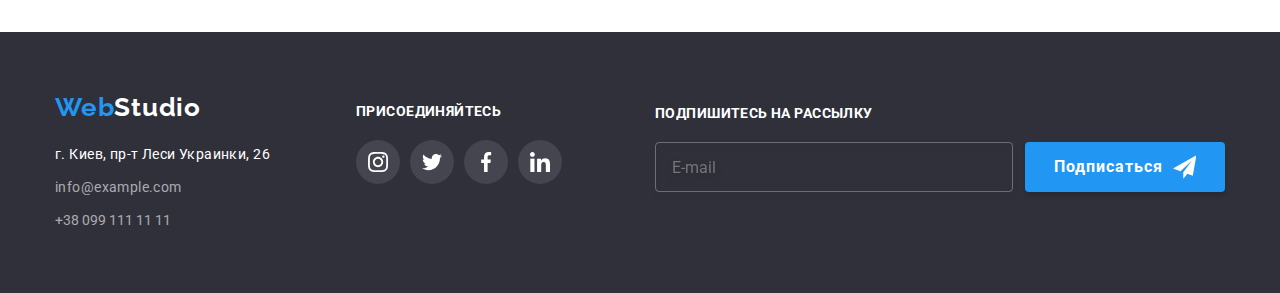
==== commit 08ab0b0d: "11115" ====
--- a/portfolio.html
+++ b/portfolio.html
@@ -307,7 +307,7 @@
           </address>
         </div>
         <div class="footer-soc">
-          <h2 class="footer-soc-text">Присоединяйтесь</h2>
+          <p class="footer-soc-text">Присоединяйтесь</p>
           <ul class="footer-soc-list list">
             <li class="footer-soc-item">
               <a href="" class="footer-soc-link link">
@@ -339,6 +339,27 @@
             </li>
           </ul>
         </div>
+        <div class="footer-sub">
+          <!-- <p class="footer-sub-text">Подпишитесь на рассылку</p> -->
+          <form class="footer-sub-form">
+            <div class="footer-sub-box">
+              <label for="sub-email">Подпишитесь на рассылку</label>
+              <input
+                id="sub-email"
+                type="email"
+                class="footer-sub-input"
+                name="sub-email"
+                placeholder="E-mail"
+              />
+            </div>
+            <button type="submit" class="footer-sub-but btn">
+              Подписаться
+              <svg class="footer-sub-logo" width="24" height="24">
+                <use href="./images/icons.svg#icon-send"></use>
+              </svg>
+            </button>
+          </form>
+        </div>
       </div>
     </footer>
   </body>
--- a/css/style.css
+++ b/css/style.css
@@ -453,6 +453,7 @@
   width: 200px;
   height: 50px;
   margin: 0 auto;
+  cursor: pointer;
 
   background-color: var(--akcent-color);
   box-shadow: 0px 4px 4px rgba(0, 0, 0, 0.15);
